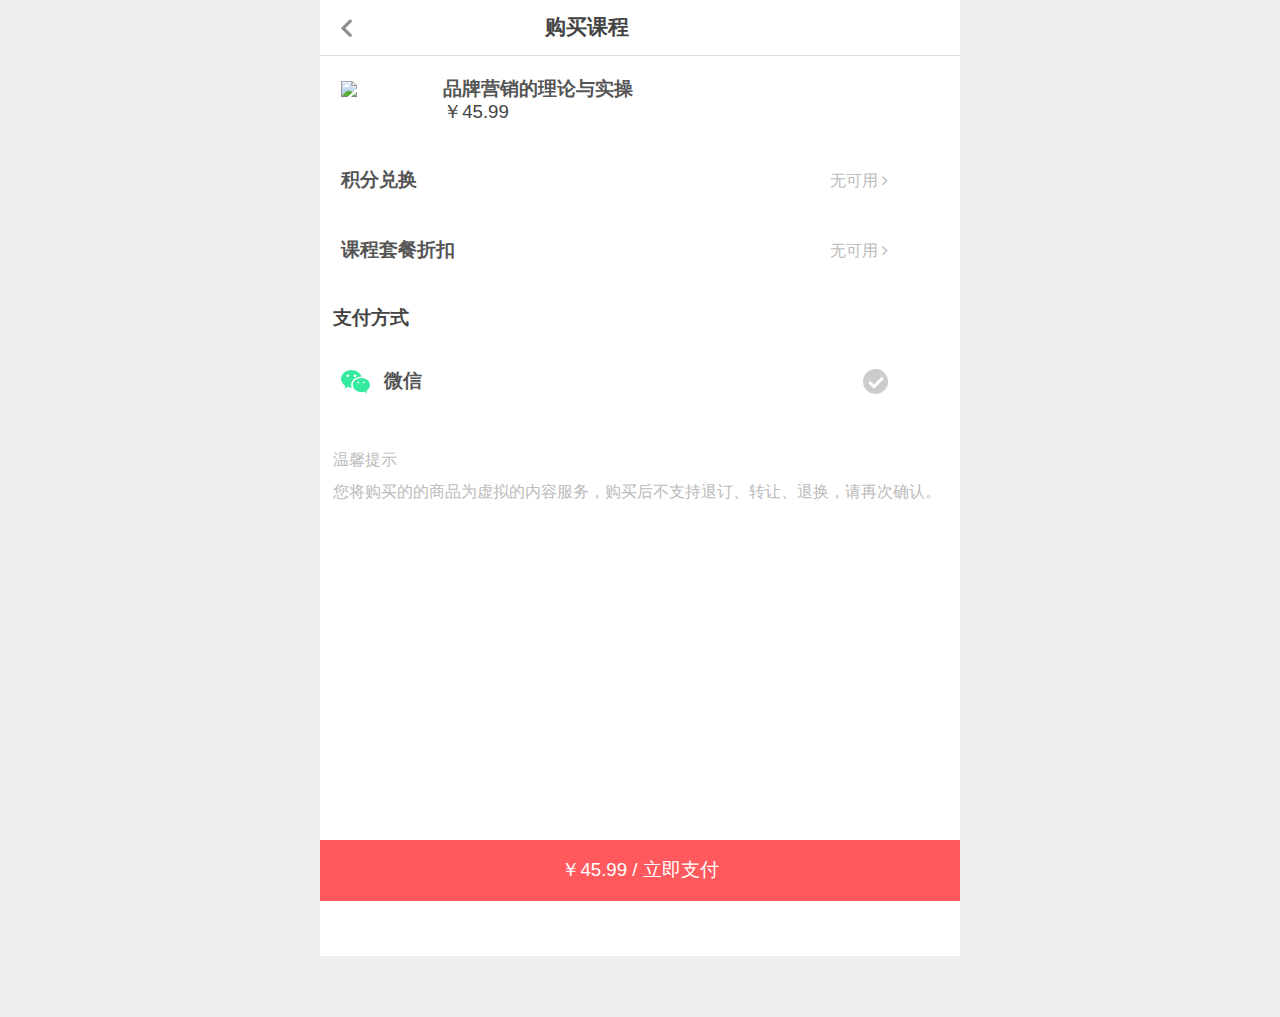
==== buyclass.html @ 11bb528b "Buy Class, add svg img, tab redion css" ====
<!doctype html>
<html lang="en">
<head>
	<meta charset="UTF-8">
	<title>Page Title</title>
	<meta http-equiv="X-UA-Compatible" content="IE=edge,chrome=1">
	<meta name="viewport" content="width=device-width, initial-scale=1">
	<link rel="stylesheet" type="text/css" href="assets/css/flexboxgrid.min.css"/>
	<link href="https://maxcdn.bootstrapcdn.com/font-awesome/4.7.0/css/font-awesome.min.css" rel="stylesheet">
	<link rel="stylesheet" type="text/css" href="assets/css/styles.css"/>
	<style>
	.myPageItems li {border:none;padding:.8rem 0;}
	h3{font-weight: bold;}
	</style>
</head>

<body>
	<div class="container-fluid thisStickyTop">
		<nav class="navbar row middle-xs">
			<selected class="col-xs-2 col-sm-1 text-center">
				<a href="index.html"><img src="assets/images/返回.svg" alt="返回"></a>
			</selected>
			<header class="col-xs-8 text-center">
				<h2>购买课程</h2>
			</header>
			<selected class="col-xs-2 text-center">
			</selected>
		</nav>
	</div>

	<main class="container mainHeight">

		<div class="h05rem"></div>
		<ul class="eBuy">
			<li>
				<a href="#0" class="row">
					<selected class="col-xs-3 col-sm-2">
						<img class="img-responsive" src="https://placem.at/things?txt=imgs&w=180&amp;h=180&amp;random=5">
					</selected>
					<selected class="col-xs-9 col-sm-10">
						<article class="flexColumn">
							<div>
								<h2>品牌营销的理论与实操</h2>
							</div>
							<div class="alignBottom">
								<p class="f14">￥45.99</p>
							</div>
							<span class="h05rem"></span>
						</article>
					</selected>
				</a>
			</li>
		</ul>
		<ul class="myPageItems">
			<li>
				<a href="#0" class="row middle-xs">
					<div class="col-xs-9 col-sm-9"><h3>积分兑换</h3></div>
					<div class="col-xs-3 col-sm-2 text-right"><span class="grey"> 无可用 <i class="fa fa-angle-right"></i></span></div>
				</a>
			</li>
			<li>
				<a href="#0" class="row middle-xs">
					<div class="col-xs-9 col-sm-9"><h3>课程套餐折扣</h3></div>
					<div class="col-xs-3 col-sm-2 text-right"><span class="grey"> 无可用 <i class="fa fa-angle-right"></i></span></div>
				</a>
			</li>
		</ul>
		<div class="h15rem"></div>
		<h3>支付方式</h3>
		<div class="h1rem"></div>
		<ul class="myPageItems">
			<li>
				<a href="#0" class="row middle-xs">
					<div class="col-xs-9 col-sm-9"><h3><img style="width:1.8rem;margin-right:.6rem;" src="assets/images/wechat.svg" alt="wechat 图标"> 微信</h3></div>
					<div class="col-xs-3 col-sm-2 text-right"><img src="assets/images/checkCircle.svg" alt="checkCircle 图标"></div>
				</a>
			</li>
		</ul>
		<div class="h2rem"></div>
		<p class="grey">温馨提示</p>
		<div class="h1rem"></div>
		<p class="grey">您将购买的的商品为虚拟的内容服务，购买后不支持退订、转让、退换，请再次确认。</p>

	</main>

	<div class="container-fluid thisStickyBottom">
		<ul class="row text-center middle-xs submitBtn p0">
			<li class="col-xs-12 p0"><input style="background-color:#ff595d;" class="btn f14" type="submit" value="￥45.99 / 立即支付"></li>
		</ul>
	</div>

	<!-- JavaScript ================================================== -->
    <script src="https://ajax.googleapis.com/ajax/libs/jquery/1.11.1/jquery.min.js"></script>
</body>
</html>
---- assets/css/flexboxgrid.min.css ----
.container,.container-fluid{margin-right:auto;margin-left:auto}.container-fluid{padding-right:2rem;padding-left:2rem}.row{box-sizing:border-box;display:-webkit-box;display:-ms-flexbox;display:flex;-webkit-box-flex:0;-ms-flex:0 1 auto;flex:0 1 auto;-webkit-box-orient:horizontal;-webkit-box-direction:normal;-ms-flex-direction:row;flex-direction:row;-ms-flex-wrap:wrap;flex-wrap:wrap;margin-right:-.5rem;margin-left:-.5rem}.row.reverse{-webkit-box-orient:horizontal;-webkit-box-direction:reverse;-ms-flex-direction:row-reverse;flex-direction:row-reverse}.col.reverse{-webkit-box-orient:vertical;-webkit-box-direction:reverse;-ms-flex-direction:column-reverse;flex-direction:column-reverse}.col-xs,.col-xs-1,.col-xs-10,.col-xs-11,.col-xs-12,.col-xs-2,.col-xs-3,.col-xs-4,.col-xs-5,.col-xs-6,.col-xs-7,.col-xs-8,.col-xs-9,.col-xs-offset-0,.col-xs-offset-1,.col-xs-offset-10,.col-xs-offset-11,.col-xs-offset-12,.col-xs-offset-2,.col-xs-offset-3,.col-xs-offset-4,.col-xs-offset-5,.col-xs-offset-6,.col-xs-offset-7,.col-xs-offset-8,.col-xs-offset-9{box-sizing:border-box;-webkit-box-flex:0;-ms-flex:0 0 auto;flex:0 0 auto;padding-right:.5rem;padding-left:.5rem}.col-xs{-webkit-box-flex:1;-ms-flex-positive:1;flex-grow:1;-ms-flex-preferred-size:0;flex-basis:0;max-width:100%}.col-xs-1{-ms-flex-preferred-size:8.33333333%;flex-basis:8.33333333%;max-width:8.33333333%}.col-xs-2{-ms-flex-preferred-size:16.66666667%;flex-basis:16.66666667%;max-width:16.66666667%}.col-xs-3{-ms-flex-preferred-size:25%;flex-basis:25%;max-width:25%}.col-xs-4{-ms-flex-preferred-size:33.33333333%;flex-basis:33.33333333%;max-width:33.33333333%}.col-xs-5{-ms-flex-preferred-size:41.66666667%;flex-basis:41.66666667%;max-width:41.66666667%}.col-xs-6{-ms-flex-preferred-size:50%;flex-basis:50%;max-width:50%}.col-xs-7{-ms-flex-preferred-size:58.33333333%;flex-basis:58.33333333%;max-width:58.33333333%}.col-xs-8{-ms-flex-preferred-size:66.66666667%;flex-basis:66.66666667%;max-width:66.66666667%}.col-xs-9{-ms-flex-preferred-size:75%;flex-basis:75%;max-width:75%}.col-xs-10{-ms-flex-preferred-size:83.33333333%;flex-basis:83.33333333%;max-width:83.33333333%}.col-xs-11{-ms-flex-preferred-size:91.66666667%;flex-basis:91.66666667%;max-width:91.66666667%}.col-xs-12{-ms-flex-preferred-size:100%;flex-basis:100%;max-width:100%}.col-xs-offset-0{margin-left:0}.col-xs-offset-1{margin-left:8.33333333%}.col-xs-offset-2{margin-left:16.66666667%}.col-xs-offset-3{margin-left:25%}.col-xs-offset-4{margin-left:33.33333333%}.col-xs-offset-5{margin-left:41.66666667%}.col-xs-offset-6{margin-left:50%}.col-xs-offset-7{margin-left:58.33333333%}.col-xs-offset-8{margin-left:66.66666667%}.col-xs-offset-9{margin-left:75%}.col-xs-offset-10{margin-left:83.33333333%}.col-xs-offset-11{margin-left:91.66666667%}.start-xs{-webkit-box-pack:start;-ms-flex-pack:start;justify-content:flex-start;text-align:start}.center-xs{-webkit-box-pack:center;-ms-flex-pack:center;justify-content:center;text-align:center}.end-xs{-webkit-box-pack:end;-ms-flex-pack:end;justify-content:flex-end;text-align:end}.top-xs{-webkit-box-align:start;-ms-flex-align:start;align-items:flex-start}.middle-xs{-webkit-box-align:center;-ms-flex-align:center;align-items:center}.bottom-xs{-webkit-box-align:end;-ms-flex-align:end;align-items:flex-end}.around-xs{-ms-flex-pack:distribute;justify-content:space-around}.between-xs{-webkit-box-pack:justify;-ms-flex-pack:justify;justify-content:space-between}.first-xs{-webkit-box-ordinal-group:0;-ms-flex-order:-1;order:-1}.last-xs{-webkit-box-ordinal-group:2;-ms-flex-order:1;order:1}@media only screen and (min-width:48em){.container{width:49rem}.col-sm,.col-sm-1,.col-sm-10,.col-sm-11,.col-sm-12,.col-sm-2,.col-sm-3,.col-sm-4,.col-sm-5,.col-sm-6,.col-sm-7,.col-sm-8,.col-sm-9,.col-sm-offset-0,.col-sm-offset-1,.col-sm-offset-10,.col-sm-offset-11,.col-sm-offset-12,.col-sm-offset-2,.col-sm-offset-3,.col-sm-offset-4,.col-sm-offset-5,.col-sm-offset-6,.col-sm-offset-7,.col-sm-offset-8,.col-sm-offset-9{box-sizing:border-box;-webkit-box-flex:0;-ms-flex:0 0 auto;flex:0 0 auto;padding-right:.5rem;padding-left:.5rem}.col-sm{-webkit-box-flex:1;-ms-flex-positive:1;flex-grow:1;-ms-flex-preferred-size:0;flex-basis:0;max-width:100%}.col-sm-1{-ms-flex-preferred-size:8.33333333%;flex-basis:8.33333333%;max-width:8.33333333%}.col-sm-2{-ms-flex-preferred-size:16.66666667%;flex-basis:16.66666667%;max-width:16.66666667%}.col-sm-3{-ms-flex-preferred-size:25%;flex-basis:25%;max-width:25%}.col-sm-4{-ms-flex-preferred-size:33.33333333%;flex-basis:33.33333333%;max-width:33.33333333%}.col-sm-5{-ms-flex-preferred-size:41.66666667%;flex-basis:41.66666667%;max-width:41.66666667%}.col-sm-6{-ms-flex-preferred-size:50%;flex-basis:50%;max-width:50%}.col-sm-7{-ms-flex-preferred-size:58.33333333%;flex-basis:58.33333333%;max-width:58.33333333%}.col-sm-8{-ms-flex-preferred-size:66.66666667%;flex-basis:66.66666667%;max-width:66.66666667%}.col-sm-9{-ms-flex-preferred-size:75%;flex-basis:75%;max-width:75%}.col-sm-10{-ms-flex-preferred-size:83.33333333%;flex-basis:83.33333333%;max-width:83.33333333%}.col-sm-11{-ms-flex-preferred-size:91.66666667%;flex-basis:91.66666667%;max-width:91.66666667%}.col-sm-12{-ms-flex-preferred-size:100%;flex-basis:100%;max-width:100%}.col-sm-offset-0{margin-left:0}.col-sm-offset-1{margin-left:8.33333333%}.col-sm-offset-2{margin-left:16.66666667%}.col-sm-offset-3{margin-left:25%}.col-sm-offset-4{margin-left:33.33333333%}.col-sm-offset-5{margin-left:41.66666667%}.col-sm-offset-6{margin-left:50%}.col-sm-offset-7{margin-left:58.33333333%}.col-sm-offset-8{margin-left:66.66666667%}.col-sm-offset-9{margin-left:75%}.col-sm-offset-10{margin-left:83.33333333%}.col-sm-offset-11{margin-left:91.66666667%}.start-sm{-webkit-box-pack:start;-ms-flex-pack:start;justify-content:flex-start;text-align:start}.center-sm{-webkit-box-pack:center;-ms-flex-pack:center;justify-content:center;text-align:center}.end-sm{-webkit-box-pack:end;-ms-flex-pack:end;justify-content:flex-end;text-align:end}.top-sm{-webkit-box-align:start;-ms-flex-align:start;align-items:flex-start}.middle-sm{-webkit-box-align:center;-ms-flex-align:center;align-items:center}.bottom-sm{-webkit-box-align:end;-ms-flex-align:end;align-items:flex-end}.around-sm{-ms-flex-pack:distribute;justify-content:space-around}.between-sm{-webkit-box-pack:justify;-ms-flex-pack:justify;justify-content:space-between}.first-sm{-webkit-box-ordinal-group:0;-ms-flex-order:-1;order:-1}.last-sm{-webkit-box-ordinal-group:2;-ms-flex-order:1;order:1}}@media only screen and (min-width:64em){.container{width:65rem}.col-md,.col-md-1,.col-md-10,.col-md-11,.col-md-12,.col-md-2,.col-md-3,.col-md-4,.col-md-5,.col-md-6,.col-md-7,.col-md-8,.col-md-9,.col-md-offset-0,.col-md-offset-1,.col-md-offset-10,.col-md-offset-11,.col-md-offset-12,.col-md-offset-2,.col-md-offset-3,.col-md-offset-4,.col-md-offset-5,.col-md-offset-6,.col-md-offset-7,.col-md-offset-8,.col-md-offset-9{box-sizing:border-box;-webkit-box-flex:0;-ms-flex:0 0 auto;flex:0 0 auto;padding-right:.5rem;padding-left:.5rem}.col-md{-webkit-box-flex:1;-ms-flex-positive:1;flex-grow:1;-ms-flex-preferred-size:0;flex-basis:0;max-width:100%}.col-md-1{-ms-flex-preferred-size:8.33333333%;flex-basis:8.33333333%;max-width:8.33333333%}.col-md-2{-ms-flex-preferred-size:16.66666667%;flex-basis:16.66666667%;max-width:16.66666667%}.col-md-3{-ms-flex-preferred-size:25%;flex-basis:25%;max-width:25%}.col-md-4{-ms-flex-preferred-size:33.33333333%;flex-basis:33.33333333%;max-width:33.33333333%}.col-md-5{-ms-flex-preferred-size:41.66666667%;flex-basis:41.66666667%;max-width:41.66666667%}.col-md-6{-ms-flex-preferred-size:50%;flex-basis:50%;max-width:50%}.col-md-7{-ms-flex-preferred-size:58.33333333%;flex-basis:58.33333333%;max-width:58.33333333%}.col-md-8{-ms-flex-preferred-size:66.66666667%;flex-basis:66.66666667%;max-width:66.66666667%}.col-md-9{-ms-flex-preferred-size:75%;flex-basis:75%;max-width:75%}.col-md-10{-ms-flex-preferred-size:83.33333333%;flex-basis:83.33333333%;max-width:83.33333333%}.col-md-11{-ms-flex-preferred-size:91.66666667%;flex-basis:91.66666667%;max-width:91.66666667%}.col-md-12{-ms-flex-preferred-size:100%;flex-basis:100%;max-width:100%}.col-md-offset-0{margin-left:0}.col-md-offset-1{margin-left:8.33333333%}.col-md-offset-2{margin-left:16.66666667%}.col-md-offset-3{margin-left:25%}.col-md-offset-4{margin-left:33.33333333%}.col-md-offset-5{margin-left:41.66666667%}.col-md-offset-6{margin-left:50%}.col-md-offset-7{margin-left:58.33333333%}.col-md-offset-8{margin-left:66.66666667%}.col-md-offset-9{margin-left:75%}.col-md-offset-10{margin-left:83.33333333%}.col-md-offset-11{margin-left:91.66666667%}.start-md{-webkit-box-pack:start;-ms-flex-pack:start;justify-content:flex-start;text-align:start}.center-md{-webkit-box-pack:center;-ms-flex-pack:center;justify-content:center;text-align:center}.end-md{-webkit-box-pack:end;-ms-flex-pack:end;justify-content:flex-end;text-align:end}.top-md{-webkit-box-align:start;-ms-flex-align:start;align-items:flex-start}.middle-md{-webkit-box-align:center;-ms-flex-align:center;align-items:center}.bottom-md{-webkit-box-align:end;-ms-flex-align:end;align-items:flex-end}.around-md{-ms-flex-pack:distribute;justify-content:space-around}.between-md{-webkit-box-pack:justify;-ms-flex-pack:justify;justify-content:space-between}.first-md{-webkit-box-ordinal-group:0;-ms-flex-order:-1;order:-1}.last-md{-webkit-box-ordinal-group:2;-ms-flex-order:1;order:1}}@media only screen and (min-width:75em){.container{width:76rem}.col-lg,.col-lg-1,.col-lg-10,.col-lg-11,.col-lg-12,.col-lg-2,.col-lg-3,.col-lg-4,.col-lg-5,.col-lg-6,.col-lg-7,.col-lg-8,.col-lg-9,.col-lg-offset-0,.col-lg-offset-1,.col-lg-offset-10,.col-lg-offset-11,.col-lg-offset-12,.col-lg-offset-2,.col-lg-offset-3,.col-lg-offset-4,.col-lg-offset-5,.col-lg-offset-6,.col-lg-offset-7,.col-lg-offset-8,.col-lg-offset-9{box-sizing:border-box;-webkit-box-flex:0;-ms-flex:0 0 auto;flex:0 0 auto;padding-right:.5rem;padding-left:.5rem}.col-lg{-webkit-box-flex:1;-ms-flex-positive:1;flex-grow:1;-ms-flex-preferred-size:0;flex-basis:0;max-width:100%}.col-lg-1{-ms-flex-preferred-size:8.33333333%;flex-basis:8.33333333%;max-width:8.33333333%}.col-lg-2{-ms-flex-preferred-size:16.66666667%;flex-basis:16.66666667%;max-width:16.66666667%}.col-lg-3{-ms-flex-preferred-size:25%;flex-basis:25%;max-width:25%}.col-lg-4{-ms-flex-preferred-size:33.33333333%;flex-basis:33.33333333%;max-width:33.33333333%}.col-lg-5{-ms-flex-preferred-size:41.66666667%;flex-basis:41.66666667%;max-width:41.66666667%}.col-lg-6{-ms-flex-preferred-size:50%;flex-basis:50%;max-width:50%}.col-lg-7{-ms-flex-preferred-size:58.33333333%;flex-basis:58.33333333%;max-width:58.33333333%}.col-lg-8{-ms-flex-preferred-size:66.66666667%;flex-basis:66.66666667%;max-width:66.66666667%}.col-lg-9{-ms-flex-preferred-size:75%;flex-basis:75%;max-width:75%}.col-lg-10{-ms-flex-preferred-size:83.33333333%;flex-basis:83.33333333%;max-width:83.33333333%}.col-lg-11{-ms-flex-preferred-size:91.66666667%;flex-basis:91.66666667%;max-width:91.66666667%}.col-lg-12{-ms-flex-preferred-size:100%;flex-basis:100%;max-width:100%}.col-lg-offset-0{margin-left:0}.col-lg-offset-1{margin-left:8.33333333%}.col-lg-offset-2{margin-left:16.66666667%}.col-lg-offset-3{margin-left:25%}.col-lg-offset-4{margin-left:33.33333333%}.col-lg-offset-5{margin-left:41.66666667%}.col-lg-offset-6{margin-left:50%}.col-lg-offset-7{margin-left:58.33333333%}.col-lg-offset-8{margin-left:66.66666667%}.col-lg-offset-9{margin-left:75%}.col-lg-offset-10{margin-left:83.33333333%}.col-lg-offset-11{margin-left:91.66666667%}.start-lg{-webkit-box-pack:start;-ms-flex-pack:start;justify-content:flex-start;text-align:start}.center-lg{-webkit-box-pack:center;-ms-flex-pack:center;justify-content:center;text-align:center}.end-lg{-webkit-box-pack:end;-ms-flex-pack:end;justify-content:flex-end;text-align:end}.top-lg{-webkit-box-align:start;-ms-flex-align:start;align-items:flex-start}.middle-lg{-webkit-box-align:center;-ms-flex-align:center;align-items:center}.bottom-lg{-webkit-box-align:end;-ms-flex-align:end;align-items:flex-end}.around-lg{-ms-flex-pack:distribute;justify-content:space-around}.between-lg{-webkit-box-pack:justify;-ms-flex-pack:justify;justify-content:space-between}.first-lg{-webkit-box-ordinal-group:0;-ms-flex-order:-1;order:-1}.last-lg{-webkit-box-ordinal-group:2;-ms-flex-order:1;order:1}}
---- assets/css/styles.css ----
@import url(reset.css);

/*//// for global pages Star ////*/

*{-webkit-font-smoothing: antialiased;box-sizing:border-box;-moz-box-sizing:border-box;-webkit-box-sizing:border-box;}
body{color:#444;padding: 0;margin: 0;background-color:#efefef;font-family: Noto Sans TC,Microsoft JhengHei,Microsoft YaHei,Helvetica Neue,arial;}
a,input:focus,button {outline:none;}
a {color:#444;}
a:link,a:visited,a:hover,a:active {text-decoration: underline;text-decoration: none;}
img{vertical-align: middle;}
h1{font-size:18pt;}
h2,.f16{font-size:16pt;}
h3,.f14{font-size:14pt;}
.f10{font-size:10pt;}
h1,h2,strong,b{font-weight: bold;}
.bold{font-weight: bold;}
.middle{vertical-align: middle;}
.red {color:#e8340c;}
.grey {color:#bbb;}
.blue {color:#0080ff;}
.green {color:#36ea9f;}
.yellow {color:#ff8c47;}

.h05rem{height:.5rem;}
.h1rem{height:1rem;}
.h15rem{height:1.5rem;}
.h2rem{height:2rem;}
.h25rem{height:2.5rem;}
.h3rem{height:3rem;}
.h35rem{height:3.5rem;}
.h4rem{height:4rem;}
.h45rem{height:4.5rem;}
.h5rem{height:5rem;}
.p0{padding:0;}
.px0{padding-left:0;padding-right:0;}
.m0{margin:0;}
.mx0{margin-left:0;margin-right:0;}

.container-fluid,.container {background-color:#fff;padding:0;max-width:40rem;}
.container {padding:0 .8rem;}
.navbar{padding: .5rem 0;min-height:3.5rem;border-bottom:1px solid #ddd;}
.row {margin:0;}
.mainHeight{min-height:100vh;;}
.mainHeight__{min-height:calc(100vh-10rem)}
.img-responsive{max-width:100%;}
.img-circle{-webkit-border-radius:50%;-moz-border-radius:50%;border-radius:50%;}
.text-left {text-align:left;}
.text-center {text-align:center;}
.text-right {text-align:right;}
.thisStickyTop {position:sticky;top:0;z-index:8;}
.thisStickyBottom {position:sticky;bottom:-1px;}

.btn{display: inline-block;padding: .2rem .6rem;background-color:transparent;line-height: 1.42857143;text-align: center;white-space: nowrap;vertical-align: middle;-ms-touch-action: manipulation;touch-action: manipulation;cursor: pointer;-webkit-user-select: none;-moz-user-select: none;-ms-user-select: none;user-select: none;background-image: none;border: 1px solid transparent;border-radius: 4px;}
.btn-block{display:block;width: 100%;}
.trs3 {transition:all .3s;-moz-transition:all .3s;-webkit-transition:all .3s;}

.topSearch .ico {position:absolute;color:#dadada;margin:.5rem 0 0 .25rem;}
.topSearch input {border:none;display:block;width:100%;padding:.25rem 0 .25rem 1.5rem;}

.footerMenu {padding:.3rem 0 0;-moz-box-shadow: 0px -2px 8px rgba(0,0,0,.12);-webkit-box-shadow: 0px -2px 8px rgba(0,0,0,.12);box-shadow: 0px -2px 8px rgba(0,0,0,.12);}
.footerMenu i {color:#666;}
.footerMenu label {display:block;font-size:9pt;color:#999;}
.footerMenu .active * {color:#e8340c;}

/*//// for global pages End ////*/

/*//// for index pages Star ////*/

.swiper-pagination-bullet-active{background:#e8340c;width: .8rem;border-radius:.5rem;height: 6px;}
.swiper-container .swiper-slide img {max-width:100%;}

/* 子大类 */
.index4item {padding:1rem 0;margin-bottom:1rem;}
.index4item a:hover {color:#222;}
.index4item a i {display:block;}

/* 子标题 */
.subTitle {margin-bottom:1rem;}
.subTitle strong {font-size:14pt;}

/* 今日免费 */
.todayFreeItem {border:1px solid rgba(230,230,230,1);padding:.35rem 0;-webkit-border-radius:8px;-moz-border-radius:8px;border-radius:8px;}
.todayFreeItem h3 {white-space:nowrap;text-overflow: ellipsis;overflow: hidden;}
.todayFreeItem p {margin:.5rem 0;}

/* 热门推荐 */
.hotItems li {margin-bottom:1.2rem;}
.hotItems a img {margin-bottom:.5rem;}
.hotItems a h3 {color:#4a4a4a;}
.hotItems a p {margin-top:.5rem;font-size:small;}
.hotItems a p img {vertical-align: -webkit-baseline-middle;vertical-align: middle;}

/* 换一批 */
.loadNewItem {display:block;text-align:center;}
.loadNewItem .fa-spin {color:#999;transform: scale(2,2);transition:all .8s;}

/* 在线沙龙 */
.salonItems {display:table;white-space: nowrap;display: block;width:100%;overflow: hidden;overflow-x: auto;}
.salonItems li {display:table-cell;padding:0 .35rem .25rem 0;}
.salonItems li:last-child {padding-right:0;}
.salonItems li a {position:relative;display:inline-block;height:6.8rem;-webkit-border-radius:8px;-moz-border-radius:8px;border-radius:8px;overflow:hidden;}
.salonItems li a img {max-height:100%;}
.salonItems li p {padding:.25rem;}

/* 高级讲师 */
.seniorLecturer {display:table;white-space: nowrap;display: block;width:100%;overflow: hidden;overflow-x: auto;}
.seniorLecturer li {display:table-cell;padding: .25rem 1rem .65rem 0;vertical-align: top;}
.seniorLecturer li:last-child {padding-right:0;}
.seniorLecturer li a {height:100%;display:block;text-align:center;padding:1rem 1.6rem;border:1px solid #f0f0f0;-webkit-border-radius:8px;-moz-border-radius:8px;border-radius:8px;}
.seniorLecturer li a img {display:block;width:5rem;margin:0 auto;}
.seniorLecturer li a name {display:block;margin:1rem 0;font-weight: bold;font-size:14pt;}
.seniorLecturer li a span {background-color:#ff8c47;color:#fff;padding:.35rem .8rem;-webkit-border-radius:5px;-moz-border-radius:5px;border-radius:5px;}
.seniorLecturer li a p {padding-top:3rem;color:#999;display:block;}

/* 没有更多了 */
.noMore {display:block;width:65%;margin:0 auto;text-align:center;padding-bottom:2rem;color:#e4e4e4;}
.noMore small {background-color:#fff;padding:0 1.5rem;position:relative;}
.noMore:before {content:"";display:block;width:100%;border-top:1px solid #e4e4e4;position:relative;top:.5rem;}

/*//// for index pages End ////*/

/*//// for sub pages Star ////*/

.eBuy {}
.eBuy li {}
.eBuy li a {padding:1rem 0;}
.eBuy li a selected {}
.eBuy li a selected h2 {font-size:14pt;color:#555;}
.eBuy li a p {margin-top:.25rem;}
.eBuy li a strike {display:block;margin-top:.25rem;font-size:small;}
.eBuy li a .limitedTime {padding:.32rem .4rem;background-color:#ff8c47;color:#fff;white-space:nowrap;font-size:small;-webkit-border-radius:3px;-moz-border-radius:3px;border-radius:3px;}

.flexColumn {display: flex;height: 100%;flex-direction:column;}
.flexColumn div {display: flex;}
.flexColumn .alignBottom{align-items:flex-end;flex: 1;}
.flexEnd {align-items: flex-end;}

/* 筛选选单 */
.filterSel {}
.filterSel label {padding:1rem 0;cursor: pointer;}
.filterSel label.active {color:#000;}
.filterSel label.active i {transform:rotate(-180deg);}

.filterSel ~ input[type="checkbox"] {display:none;}
.filterSel ~ input[type="checkbox"]:checked + label {min-height:100vh;background-color:rgba(0,0,0,.5);}

.filterCont {min-height: 0px;overflow:hidden;position:absolute;left:0;width:100%;}
.contBody {display:none;position:absolute;z-index:1;left:0;padding:1rem;width:100%;background-color:#fff;border-top:1px solid #ddd;}

.filterSel ~ input[type="checkbox"]:checked + .filterCont + .contBody {display:block;}

/* 经营管理 List */
.skillList {width:90%;margin:0 auto;}
.skillList input[type="radio"] {display:none;}
.skillList li {display:block;border-bottom:1px solid #f3f3f3;}
.skillList li:last-child {border:none;}
.skillList li label {display:block;padding:1rem 0;}
.skillList li label i {float:right;display:none;}

.skillList input[type="radio"]:checked + label {color:#e8340c;}
.skillList input[type="radio"]:checked + label i {display:block;}

/* 筛选选单 */
.coursePrice li {padding-bottom:1.2rem;}
.coursePrice label {color:#7b7b7b;border:1px solid #fff;display:block;padding:1.2rem 0;-webkit-border-radius:5px;-moz-border-radius:5px;border-radius:5px;}
.coursePrice input[type="radio"] {display:none;}
.coursePrice input[type="radio"]:checked + label {color:#e8340c;border:1px solid #e8340c;}

/* 确认 & 重置按钮 */
.submitBtn .col-xs-6 {padding:0;}
.submitBtn input {color:#999;display:block;padding:1rem 0;width:100%;-webkit-border-radius:0px;-moz-border-radius:0px;border-radius:0px;}
.submitBtn input[type="submit"]{color:#fff;background-color:#f92f34;}

/* 已购 Page */
.tagBar {padding:.8rem .3rem;}
.tagBar .tags {padding:.5rem .9rem;font-size:small;background-color:#eaeaea;color:#666;-webkit-border-radius:16px;-moz-border-radius:16px;border-radius:16px;}
.progressBlock {width:100%;}
.progressBlock .col-xs-8 {padding:0;}
.progressBlock .col-xs-4 {text-align:right;white-space: nowrap;padding-bottom:.4rem;}
.progress {display:block;width:100%;height: 4px;background-color:#dcdcdc;border-radius: 4px;}
.progress-bar {background-color:#f92f34;display:block;height: 4px;border-radius: 4px;}

.itemType {color:#fff;padding:1px .25rem;margin-left:.5rem;background-color:#ff8c47;-webkit-border-radius:3px;-moz-border-radius:3px;border-radius:3px;}

/* 课程详情 */
.classDetail {}
.classDetail h2 {margin:1rem 0;}
.classDetail p {line-height:1.8;color:#999;}
.TeacherIntroduction p {color:#cfcfcf;text-indent:2em;}

/*//// for sub pages End ////*/

/*//// for Tabs Swich Star ////*/

.hejun-Tabs {}
.hejun-Tabs input[type="radio"] {display:none;}
.hejun-Tabs .flex-tabs {
  display: -webkit-box;
  display: -ms-flexbox;
  display: flex;
  -webkit-box-pack: justify;
      -ms-flex-pack: justify;
          justify-content: space-between;
  -ms-flex-wrap: wrap;
      flex-wrap: wrap;
}
.hejun-Tabs .flex-tabs .tab {
  -webkit-box-flex: 1;
      -ms-flex-positive: 1;
          flex-grow: 1;
}
.hejun-Tabs .flex-tabs .panel {
  padding-top:1rem;
  background-color: #fff;
  display: none;
  width: 100%;
  -ms-flex-preferred-size: auto;
      flex-basis: auto;
}
.hejun-Tabs .tab {
  display: inline-block;
  vertical-align: top;
  text-align:center;
  color:#cdcdcd;
  cursor: hand;
  cursor: pointer;
  background-color: #fff;
  border-bottom: 1px solid #e9e9e9;
}
.hejun-Tabs .tab span {padding:.8rem 0;display:inline-block;}
.hejun-Tabs .tab div.bar {background-color:#fff;height:4px;width:3.5rem;margin:0 auto;-webkit-border-radius:3px;-moz-border-radius:3px;border-radius:3px;}

.hejun-Tabs .tab:hover {color:#222;}

#tab-one:checked ~ .tabs #tab-one-label,
#tab-two:checked ~ .tabs #tab-two-label,
#tab-three:checked ~ .tabs #tab-three-label,
#tab-four:checked ~ .tabs #tab-four-label {cursor: default;color:#555;font-weight: bold;}

#tab-one:checked ~ .tabs #tab-one-label div,
#tab-two:checked ~ .tabs #tab-two-label div,
#tab-three:checked ~ .tabs #tab-three-label div,
#tab-four:checked ~ .tabs #tab-four-label div {background-color:#ff595d;}

#tab-one:checked ~ .tabs #tab-one-panel,
#tab-two:checked ~ .tabs #tab-two-panel,
#tab-three:checked ~ .tabs #tab-three-panel,
#tab-four:checked ~ .tabs #tab-four-panel {display: block;}

/*//// for Tabs Swich End ////*/

/*//// for Mypages Star ////*/

.myPageItems {}
.myPageItems li {border-bottom:1px solid #e4e4e4;}
.myPageItems li:last-child {border:none;}
.myPageItems li a {color:#555;padding:.8rem 0;}
.myPageItems li a:hover {color:#222;background-color:#f3f3f3;}

/*//// for Mypages End ////*/
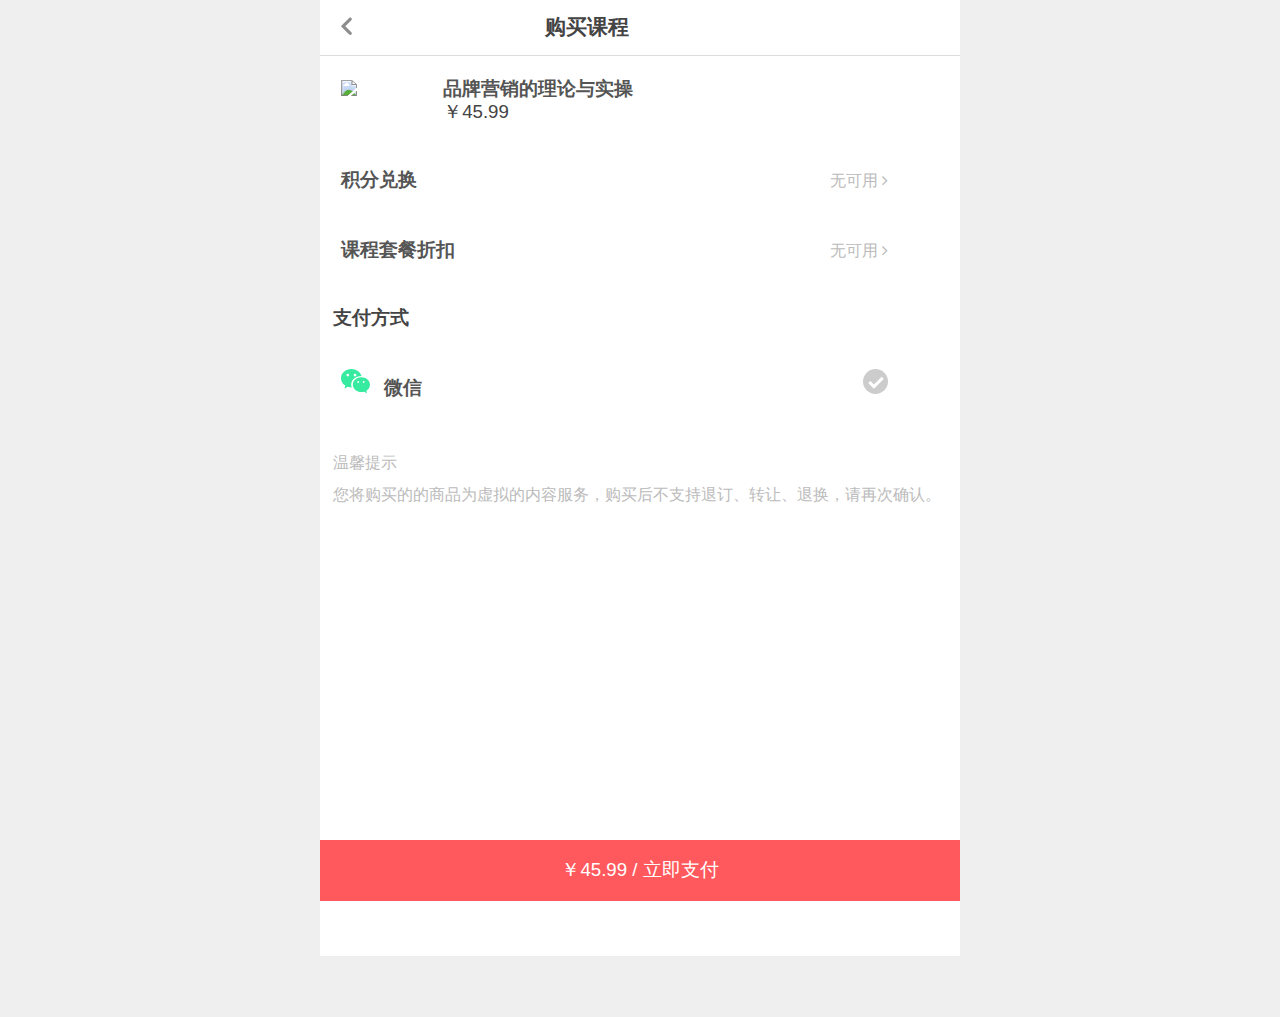
==== commit 2532cb86: "The first stage" ====
--- a/buyclass.html
+++ b/buyclass.html
@@ -18,7 +18,7 @@
 	<div class="container-fluid thisStickyTop">
 		<nav class="navbar row middle-xs">
 			<selected class="col-xs-2 col-sm-1 text-center">
-				<a href="index.html"><img src="assets/images/返回.svg" alt="返回"></a>
+				<a class="btn-block" href="#0" onclick="history.back()"><img src="assets/images/返回.svg" alt="返回"></a>
 			</selected>
 			<header class="col-xs-8 text-center">
 				<h2>购买课程</h2>
--- a/assets/css/styles.css
+++ b/assets/css/styles.css
@@ -7,7 +7,7 @@
 a,input:focus,button {outline:none;}
 a {color:#444;}
 a:link,a:visited,a:hover,a:active {text-decoration: underline;text-decoration: none;}
-img{vertical-align: middle;}
+img{vertical-align: inherit;}
 h1{font-size:18pt;}
 h2,.f16{font-size:16pt;}
 h3,.f14{font-size:14pt;}
@@ -54,7 +54,7 @@
 .btn-block{display:block;width: 100%;}
 .trs3 {transition:all .3s;-moz-transition:all .3s;-webkit-transition:all .3s;}
 
-.topSearch .ico {position:absolute;color:#dadada;margin:.5rem 0 0 .25rem;}
+.topSearch .ico {position:absolute;color:#dadada;margin:.4rem 0 0 .25rem;}
 .topSearch input {border:none;display:block;width:100%;padding:.25rem 0 .25rem 1.5rem;}
 
 .footerMenu {padding:.3rem 0 0;-moz-box-shadow: 0px -2px 8px rgba(0,0,0,.12);-webkit-box-shadow: 0px -2px 8px rgba(0,0,0,.12);box-shadow: 0px -2px 8px rgba(0,0,0,.12);}
@@ -91,7 +91,7 @@
 .hotItems a p img {vertical-align: -webkit-baseline-middle;vertical-align: middle;}
 
 /* 换一批 */
-.loadNewItem {display:block;text-align:center;}
+.loadNewItem {position:relative;z-index:-1;display:block;text-align:center;}
 .loadNewItem .fa-spin {color:#999;transform: scale(2,2);transition:all .8s;}
 
 /* 在线沙龙 */
@@ -138,16 +138,24 @@
 /* 筛选选单 */
 .filterSel {}
 .filterSel label {padding:1rem 0;cursor: pointer;}
-.filterSel label.active {color:#000;}
-.filterSel label.active i {transform:rotate(-180deg);}
-
-.filterSel ~ input[type="checkbox"] {display:none;}
-.filterSel ~ input[type="checkbox"]:checked + label {min-height:100vh;background-color:rgba(0,0,0,.5);}
-
 .filterCont {min-height: 0px;overflow:hidden;position:absolute;left:0;width:100%;}
 .contBody {display:none;position:absolute;z-index:1;left:0;padding:1rem;width:100%;background-color:#fff;border-top:1px solid #ddd;}
 
-.filterSel ~ input[type="checkbox"]:checked + .filterCont + .contBody {display:block;}
+#sel-pop,#sel-1,#sel-2,#sel-3 {display:none;}
+
+#sel-1:checked ~ .filterSel .sel-1 img,
+#sel-2:checked ~ .filterSel .sel-2 img,
+#sel-3:checked ~ .filterSel .sel-3 img {transform:rotate(-180deg);top: -.25rem;position: relative;}
+
+#sel-pop:checked ~ .popCont, /* for single Menu */
+#sel-1:checked ~ label.fc-1,
+#sel-2:checked ~ label.fc-2,
+#sel-3:checked ~ label.fc-3 {min-height:100vh;background-color:rgba(0,0,0,.5);}
+
+#sel-pop:checked ~ .popBody, /* for single Menu */
+#sel-1:checked ~ .cBody-1,
+#sel-2:checked ~ .cBody-2,
+#sel-3:checked ~ .cBody-3 {display:block;}
 
 /* 经营管理 List */
 .skillList {width:90%;margin:0 auto;}
@@ -187,6 +195,26 @@
 .classDetail h2 {margin:1rem 0;}
 .classDetail p {line-height:1.8;color:#999;}
 .TeacherIntroduction p {color:#cfcfcf;text-indent:2em;}
+
+/* 收藏 */
+.favoriteHeart {border-left:1px solid #ececec;}
+.favoriteHeart.active {color:#f92f34;}
+.favoriteHeart.active svg {animation: fave-heart .7s;}
+.favoriteHeart.active svg g {fill:#f92f34;}
+
+@keyframes fave-heart {
+  0% {
+    transform: scale(1,1);
+	opacity:.1;
+  }
+  50% {
+    transform: scale(1.5,1.5);
+  }
+  100% {
+    transform: scale(1,1)
+	opacity:1;
+  }
+}
 
 /*//// for sub pages End ////*/
 
